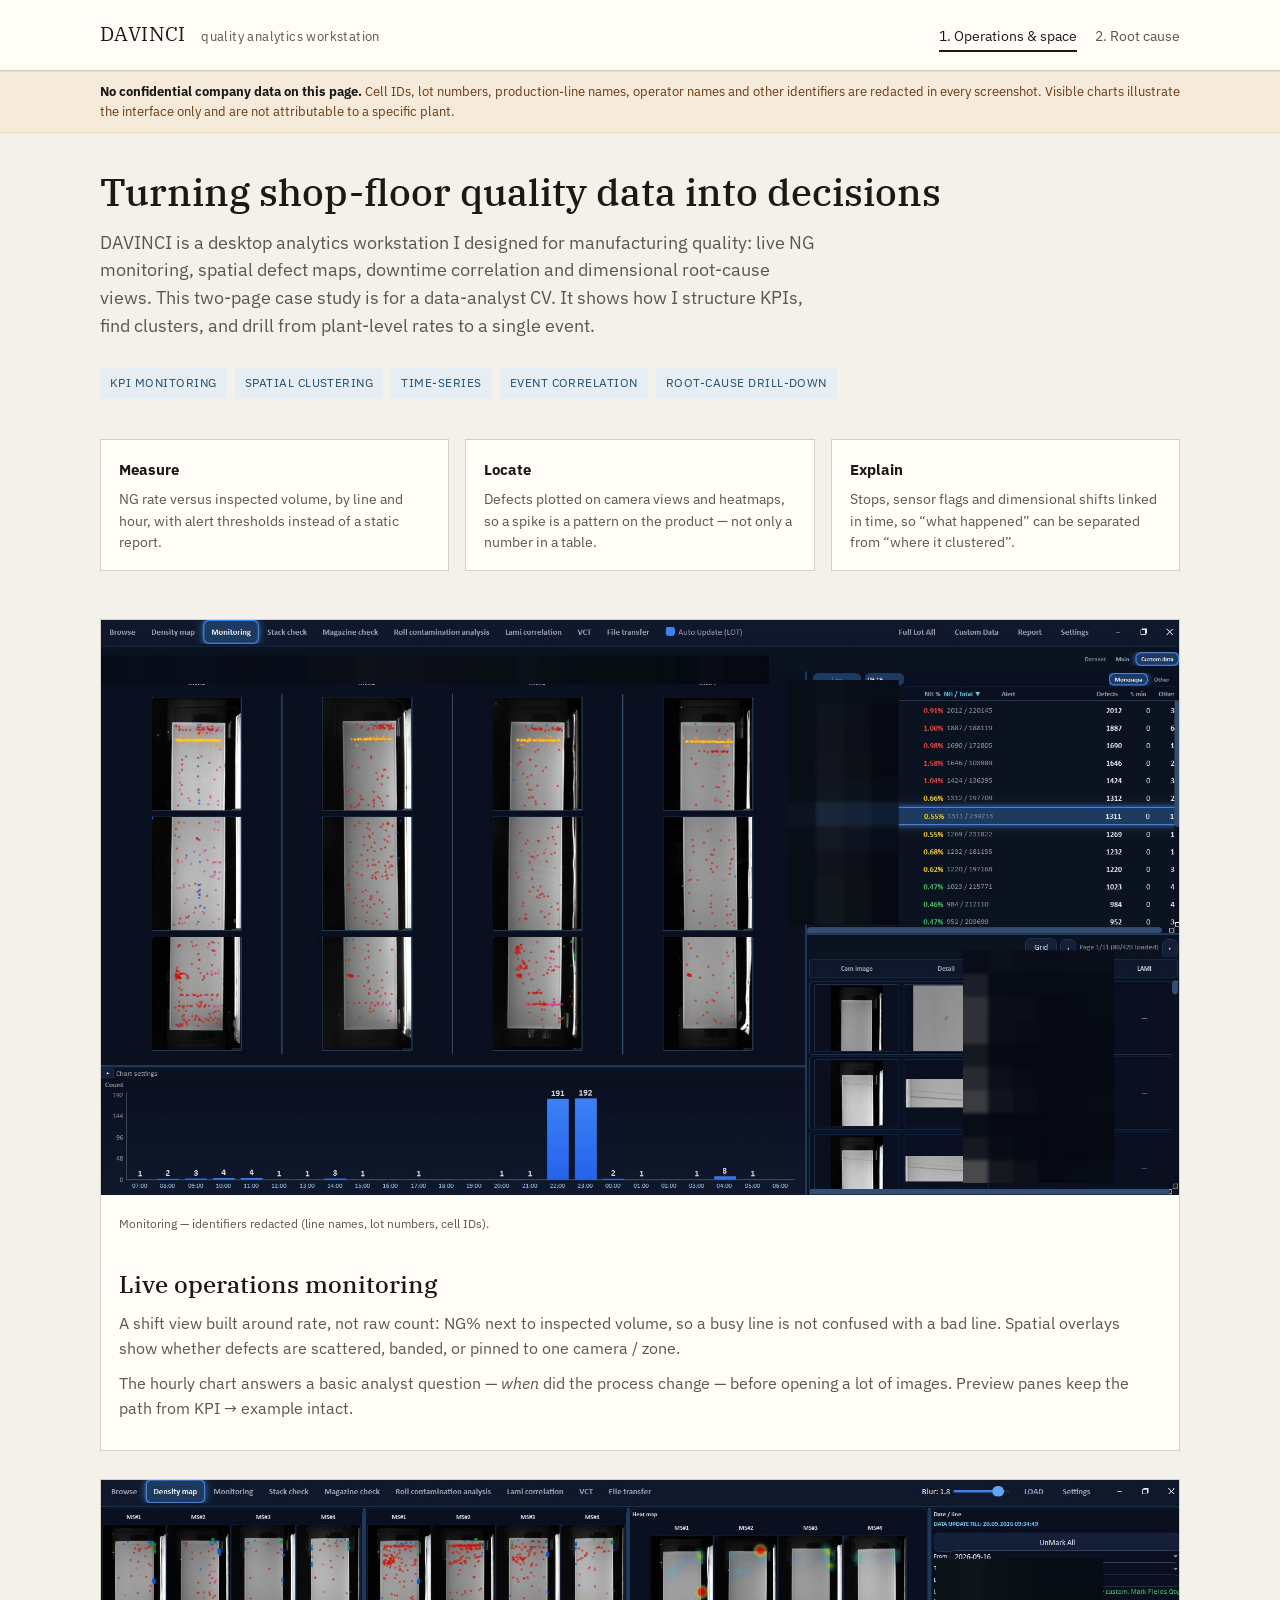
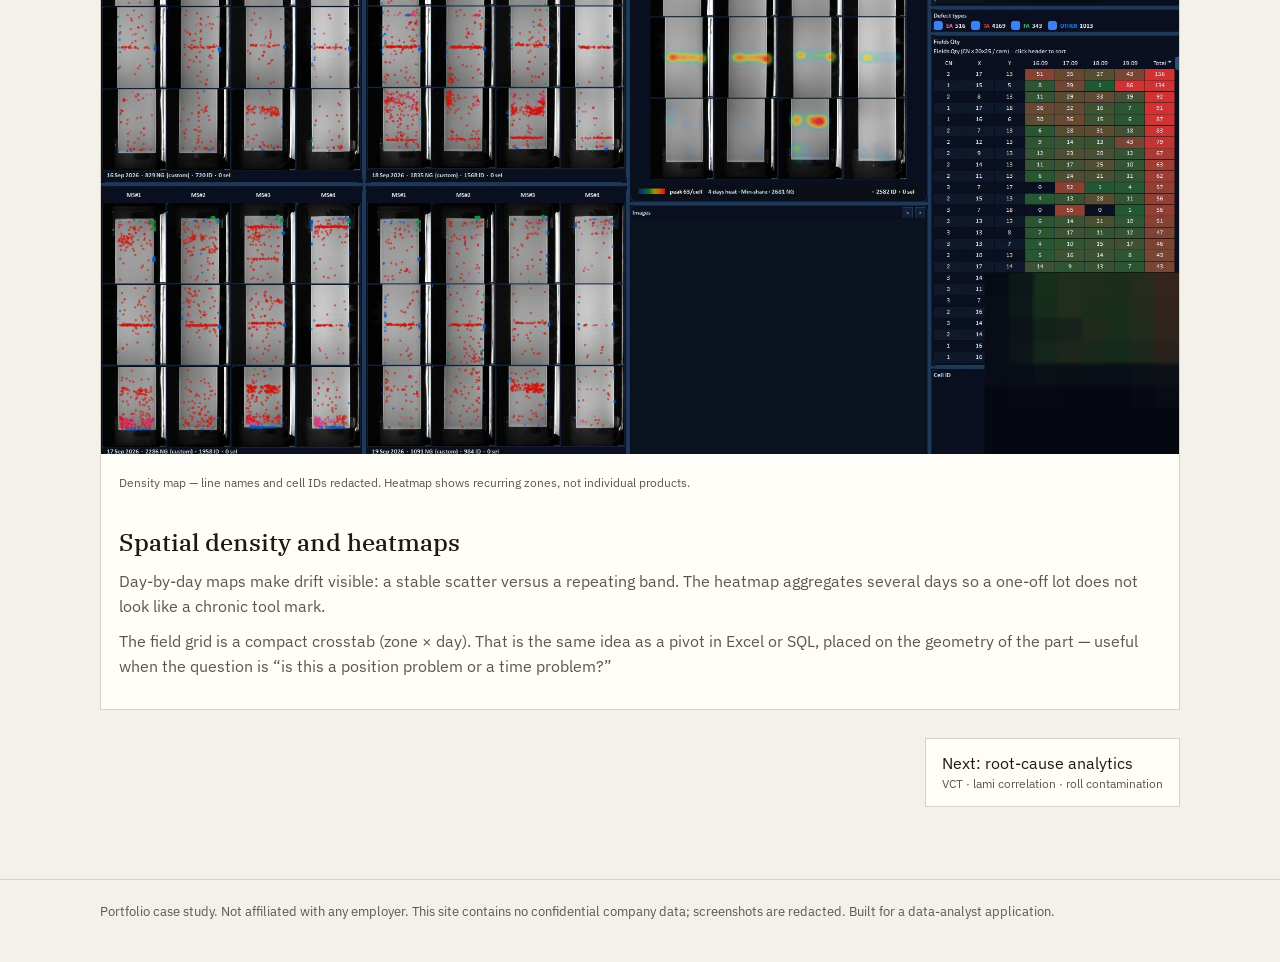
==== index.html @ f6367659 "Add redacted two-page analytics case study for GitHub Pages." ====
<!DOCTYPE html>
<html lang="en">
  <head>
    <meta charset="utf-8" />
    <meta name="viewport" content="width=device-width, initial-scale=1" />
    <title>DAVINCI — operations &amp; spatial quality analytics</title>
    <meta
      name="description"
      content="Portfolio case study of a manufacturing quality analytics workstation. Screenshots are redacted. This page contains no confidential company data."
    />
    <link rel="preconnect" href="https://fonts.googleapis.com" />
    <link rel="preconnect" href="https://fonts.gstatic.com" crossorigin />
    <link
      href="https://fonts.googleapis.com/css2?family=IBM+Plex+Sans:wght@400;500;600&family=IBM+Plex+Serif:wght@500&display=swap"
      rel="stylesheet"
    />
    <link rel="stylesheet" href="styles.css" />
  </head>
  <body>
    <header>
      <div class="wrap top">
        <div class="brand">DAVINCI <span>quality analytics workstation</span></div>
        <nav>
          <a href="index.html" aria-current="page">1. Operations &amp; space</a>
          <a href="analytics.html">2. Root cause</a>
        </nav>
      </div>
    </header>

    <div class="notice">
      <div class="wrap">
        <strong>No confidential company data on this page.</strong>
        Cell IDs, lot numbers, production-line names, operator names and other
        identifiers are redacted in every screenshot. Visible charts illustrate
        the interface only and are not attributable to a specific plant.
      </div>
    </div>

    <main class="wrap">
      <h1>Turning shop-floor quality data into decisions</h1>
      <p class="lead">
        DAVINCI is a desktop analytics workstation I designed for manufacturing
        quality: live NG monitoring, spatial defect maps, downtime correlation
        and dimensional root-cause views. This two-page case study is for a
        data-analyst CV. It shows how I structure KPIs, find clusters, and
        drill from plant-level rates to a single event.
      </p>
      <div class="tags">
        <ul>
          <li>KPI monitoring</li>
          <li>Spatial clustering</li>
          <li>Time-series</li>
          <li>Event correlation</li>
          <li>Root-cause drill-down</li>
        </ul>
      </div>

      <section class="grid-3">
        <article class="card">
          <h2>Measure</h2>
          <p>
            NG rate versus inspected volume, by line and hour, with alert
            thresholds instead of a static report.
          </p>
        </article>
        <article class="card">
          <h2>Locate</h2>
          <p>
            Defects plotted on camera views and heatmaps, so a spike is a
            pattern on the product — not only a number in a table.
          </p>
        </article>
        <article class="card">
          <h2>Explain</h2>
          <p>
            Stops, sensor flags and dimensional shifts linked in time, so
            “what happened” can be separated from “where it clustered”.
          </p>
        </article>
      </section>

      <article class="feature">
        <img
          src="assets/git3.jpg"
          alt="Live monitoring dashboard with spatial defect maps, NG-rate table and hourly volume chart. Line names and cell IDs redacted."
          width="1907"
          height="1018"
        />
        <p class="caption">
          Monitoring — identifiers redacted (line names, lot numbers, cell IDs).
        </p>
        <div class="copy">
          <h2>Live operations monitoring</h2>
          <p>
            A shift view built around rate, not raw count: NG% next to inspected
            volume, so a busy line is not confused with a bad line. Spatial
            overlays show whether defects are scattered, banded, or pinned to
            one camera / zone.
          </p>
          <p>
            The hourly chart answers a basic analyst question — <em>when</em>
            did the process change — before opening a lot of images. Preview
            panes keep the path from KPI → example intact.
          </p>
        </div>
      </article>

      <article class="feature">
        <img
          src="assets/git4.jpg"
          alt="Density map comparing four production days with a heatmap of recurring defect zones and a field-count matrix. Line and cell IDs redacted."
          width="1907"
          height="1014"
        />
        <p class="caption">
          Density map — line names and cell IDs redacted. Heatmap shows
          recurring zones, not individual products.
        </p>
        <div class="copy">
          <h2>Spatial density and heatmaps</h2>
          <p>
            Day-by-day maps make drift visible: a stable scatter versus a
            repeating band. The heatmap aggregates several days so a one-off
            lot does not look like a chronic tool mark.
          </p>
          <p>
            The field grid is a compact crosstab (zone × day). That is the same
            idea as a pivot in Excel or SQL, placed on the geometry of the
            part — useful when the question is “is this a position problem or
            a time problem?”
          </p>
        </div>
      </article>

      <div class="pager">
        <span></span>
        <a href="analytics.html">
          Next: root-cause analytics
          <small>VCT · lami correlation · roll contamination</small>
        </a>
      </div>
    </main>

    <footer>
      <div class="wrap">
        Portfolio case study. Not affiliated with any employer. This site
        contains no confidential company data; screenshots are redacted.
        Built for a data-analyst application.
      </div>
    </footer>
  </body>
</html>
---- styles.css ----
:root {
  --bg: #f4f1ea;
  --paper: #fffdf8;
  --ink: #1c1915;
  --muted: #5c564c;
  --line: #d8d0c4;
  --accent: #1f4d6e;
  --accent-soft: #e7eef3;
  --warn: #6b3a12;
  --warn-bg: #f6eadb;
  --max: 1080px;
}

* {
  box-sizing: border-box;
}

html,
body {
  margin: 0;
  padding: 0;
}

body {
  font-family: "IBM Plex Sans", "Segoe UI", sans-serif;
  color: var(--ink);
  background: var(--bg);
  line-height: 1.55;
}

a {
  color: var(--accent);
}

.wrap {
  width: min(var(--max), calc(100% - 40px));
  margin: 0 auto;
}

header {
  border-bottom: 1px solid var(--line);
  background: var(--paper);
}

.top {
  display: flex;
  justify-content: space-between;
  align-items: baseline;
  gap: 24px;
  padding: 18px 0;
}

.brand {
  font-family: "IBM Plex Serif", Georgia, serif;
  font-size: 20px;
  letter-spacing: 0.02em;
}

.brand span {
  color: var(--muted);
  font-size: 13px;
  margin-left: 10px;
  font-family: "IBM Plex Sans", sans-serif;
}

nav {
  display: flex;
  gap: 18px;
  font-size: 14px;
}

nav a {
  text-decoration: none;
  color: var(--muted);
}

nav a[aria-current="page"] {
  color: var(--ink);
  border-bottom: 2px solid var(--ink);
  padding-bottom: 2px;
}

.notice {
  background: var(--warn-bg);
  color: var(--warn);
  border-top: 1px solid #ead7bc;
  border-bottom: 1px solid #ead7bc;
  font-size: 13px;
  padding: 10px 0;
}

.notice strong {
  color: var(--ink);
}

main {
  padding: 36px 0 72px;
}

h1 {
  font-family: "IBM Plex Serif", Georgia, serif;
  font-size: 38px;
  font-weight: 500;
  line-height: 1.2;
  margin: 0 0 14px;
}

.lead {
  font-size: 18px;
  color: var(--muted);
  max-width: 720px;
  margin: 0 0 28px;
}

.tags {
  display: flex;
  flex-wrap: wrap;
  gap: 8px;
  margin: 0 0 40px;
}

.tags li {
  list-style: none;
  font-size: 12px;
  letter-spacing: 0.04em;
  text-transform: uppercase;
  background: var(--accent-soft);
  color: var(--accent);
  padding: 6px 10px;
}

.tags ul {
  display: contents;
  margin: 0;
  padding: 0;
}

.grid-3 {
  display: grid;
  grid-template-columns: repeat(3, 1fr);
  gap: 16px;
  margin-bottom: 48px;
}

.card {
  background: var(--paper);
  border: 1px solid var(--line);
  padding: 18px 18px 16px;
}

.card h2 {
  font-size: 15px;
  margin: 0 0 8px;
}

.card p {
  margin: 0;
  font-size: 14px;
  color: var(--muted);
}

.feature {
  background: var(--paper);
  border: 1px solid var(--line);
  margin-bottom: 28px;
}

.feature img {
  display: block;
  width: 100%;
  height: auto;
  background: #0b1220;
}

.caption {
  font-size: 12px;
  color: var(--muted);
  padding: 8px 18px 0;
}

.copy {
  padding: 8px 18px 20px;
}

.copy h2 {
  font-family: "IBM Plex Serif", Georgia, serif;
  font-size: 24px;
  font-weight: 500;
  margin: 12px 0 8px;
}

.copy p {
  margin: 0 0 10px;
  color: var(--muted);
}

.pager {
  display: flex;
  justify-content: space-between;
  gap: 16px;
  margin-top: 12px;
}

.pager a {
  text-decoration: none;
  border: 1px solid var(--line);
  background: var(--paper);
  padding: 12px 16px;
  color: var(--ink);
}

.pager small {
  display: block;
  color: var(--muted);
  font-size: 12px;
}

footer {
  border-top: 1px solid var(--line);
  padding: 22px 0 40px;
  font-size: 13px;
  color: var(--muted);
}

@media (max-width: 800px) {
  .top,
  .grid-3,
  .pager {
    display: block;
  }

  h1 {
    font-size: 30px;
  }

  .brand span,
  nav {
    display: block;
    margin-top: 8px;
  }

  .pager a {
    display: block;
    margin-bottom: 10px;
  }
}
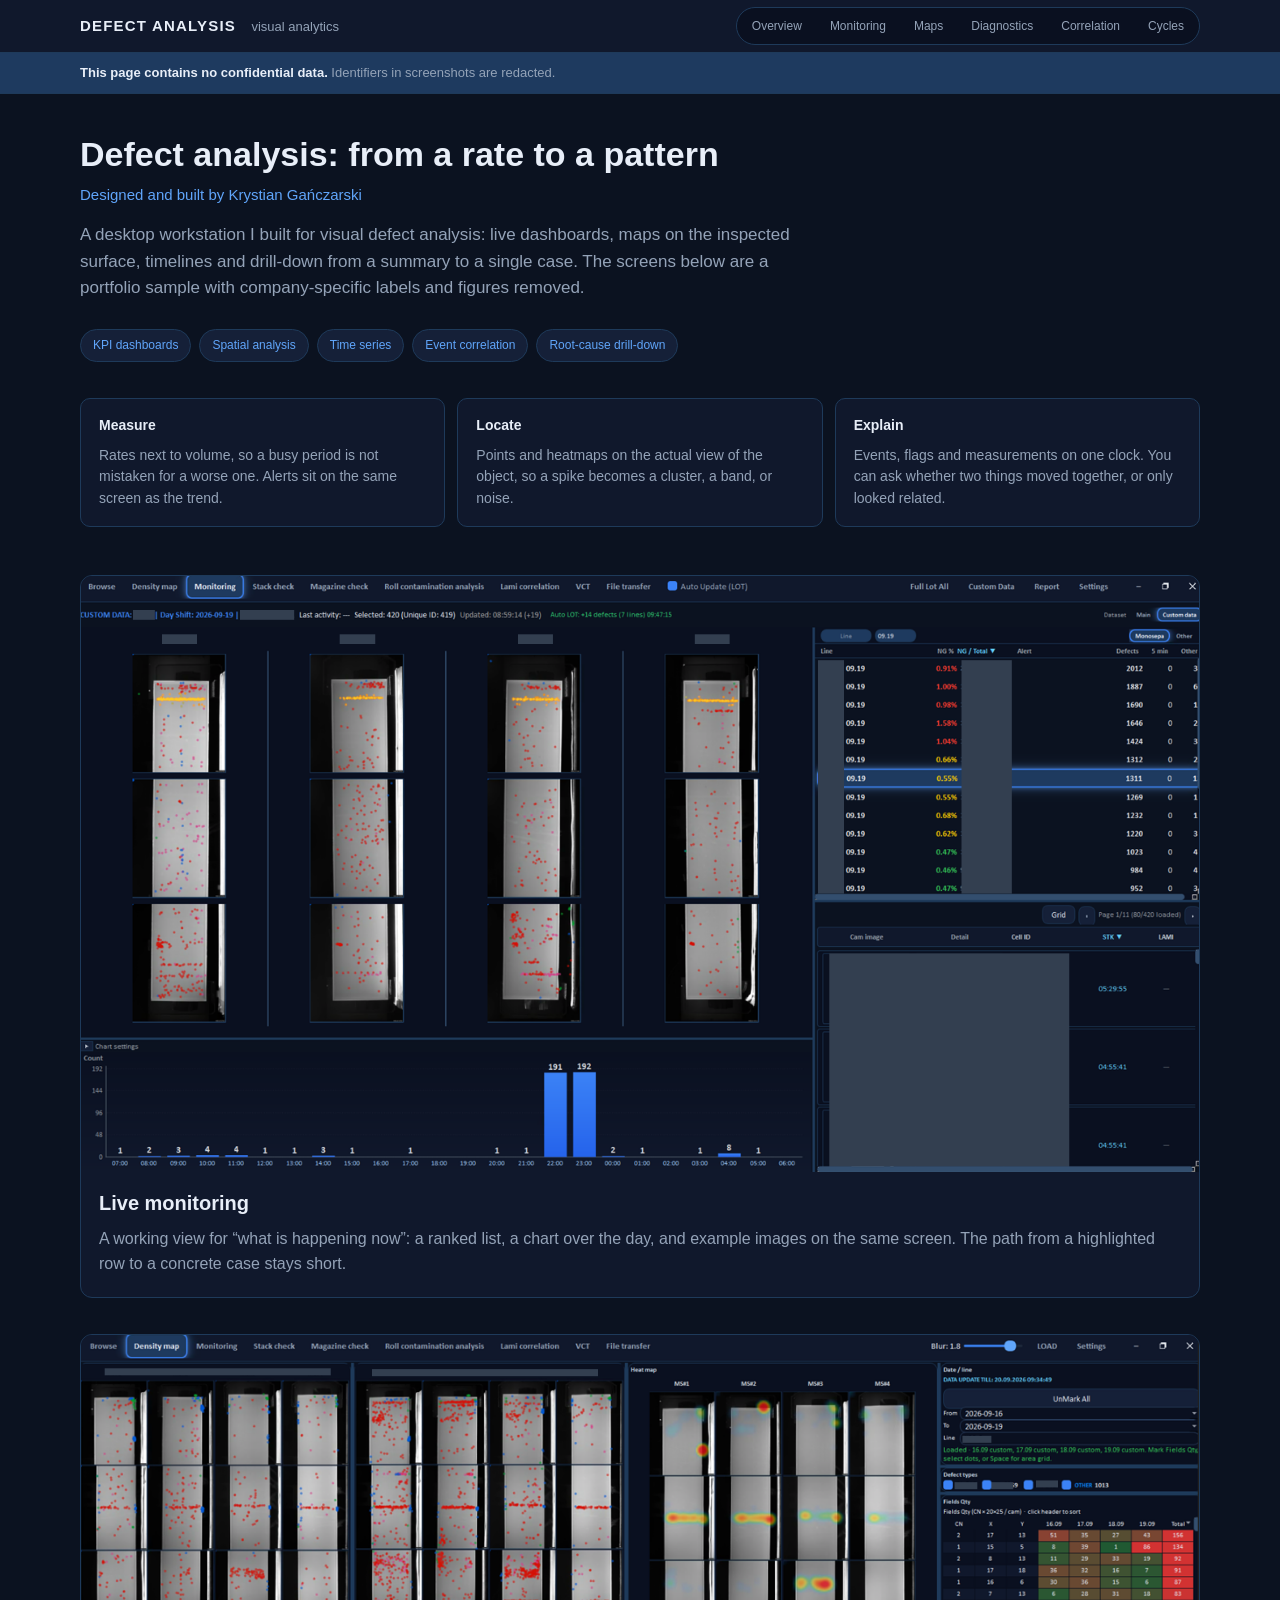
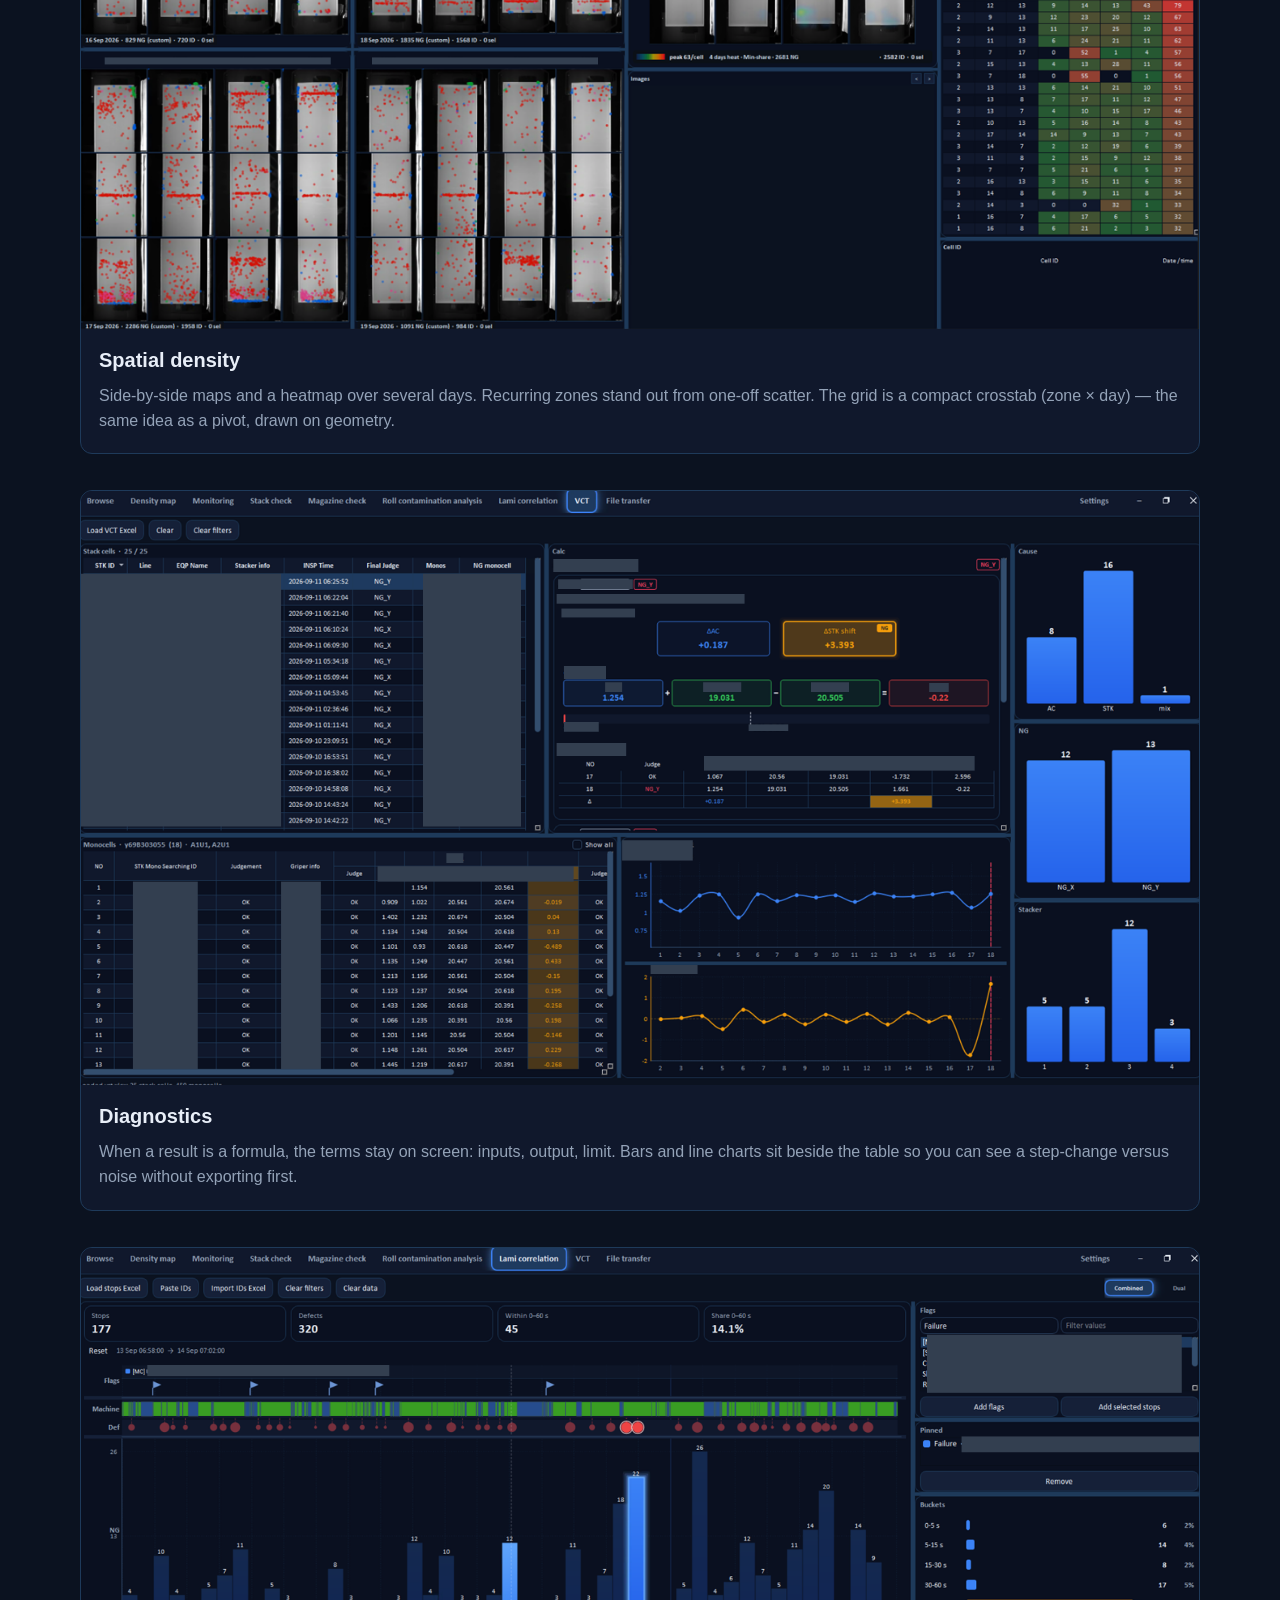
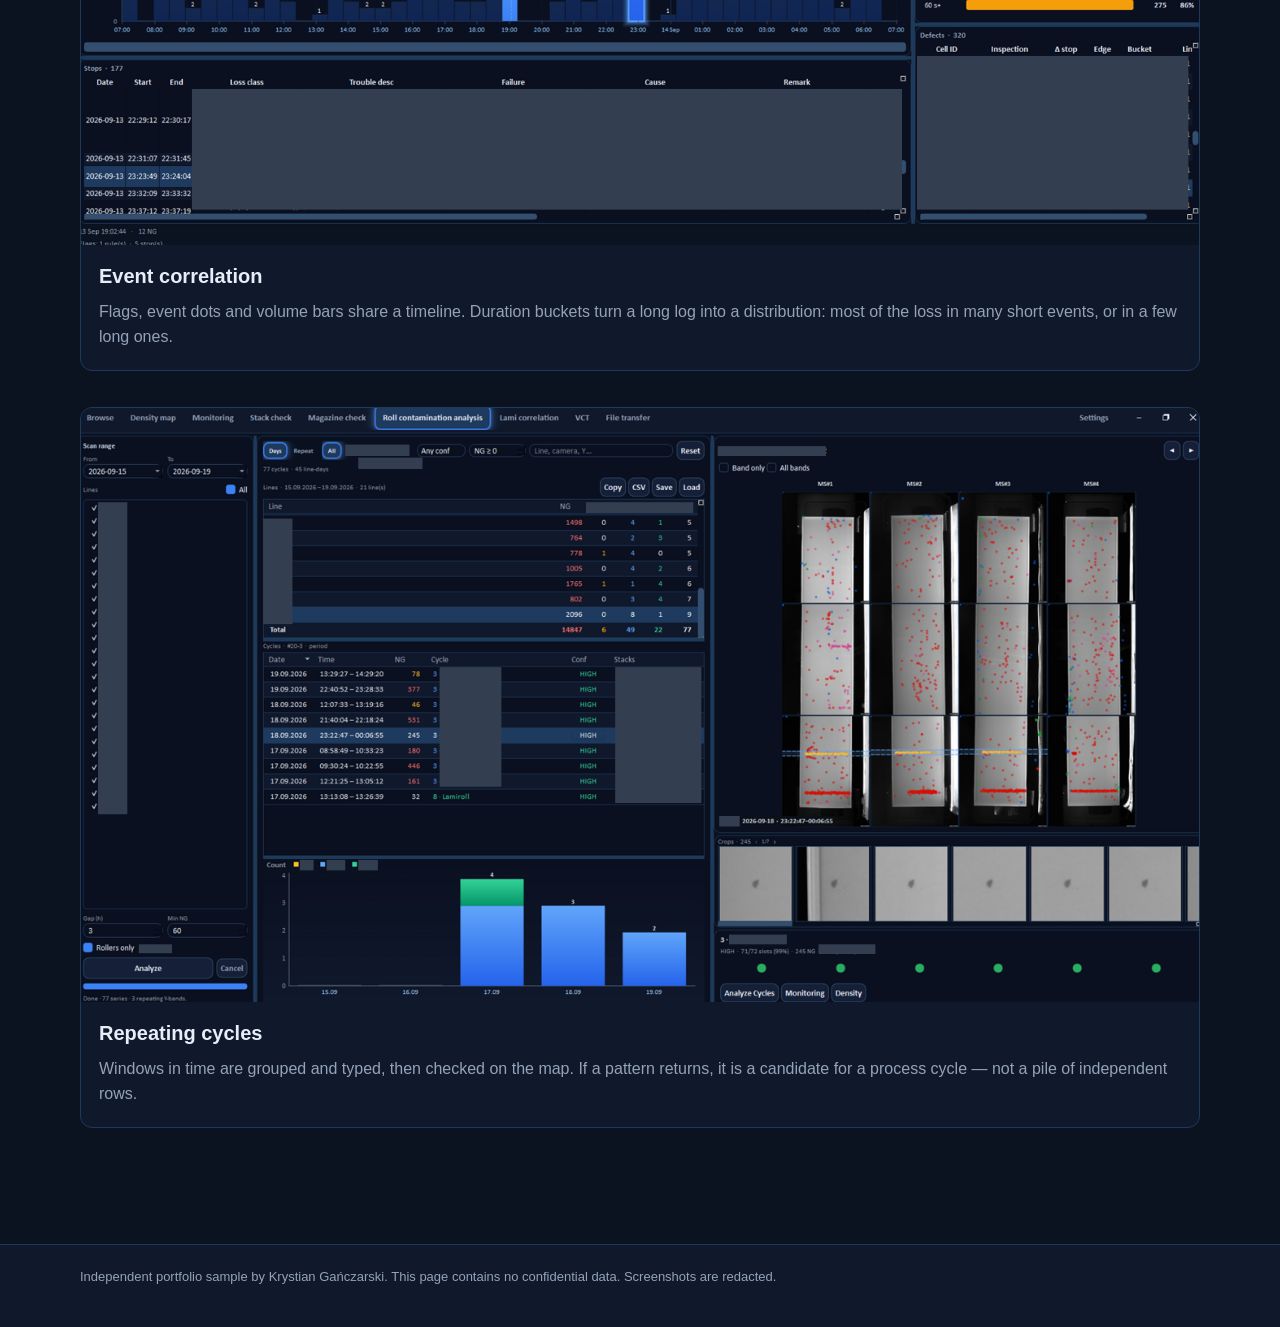
==== commit 61174e4b: "Publish Defect Analysis portfolio with author-redacted screenshots." ====
--- a/index.html
+++ b/index.html
@@ -3,149 +3,168 @@
   <head>
     <meta charset="utf-8" />
     <meta name="viewport" content="width=device-width, initial-scale=1" />
-    <title>DAVINCI — operations &amp; spatial quality analytics</title>
+    <title>Defect Analysis — visual analytics</title>
     <meta
       name="description"
-      content="Portfolio case study of a manufacturing quality analytics workstation. Screenshots are redacted. This page contains no confidential company data."
-    />
-    <link rel="preconnect" href="https://fonts.googleapis.com" />
-    <link rel="preconnect" href="https://fonts.gstatic.com" crossorigin />
-    <link
-      href="https://fonts.googleapis.com/css2?family=IBM+Plex+Sans:wght@400;500;600&family=IBM+Plex+Serif:wght@500&display=swap"
-      rel="stylesheet"
+      content="Defect analysis workstation: live KPIs, spatial maps, time series and drill-down. Screenshots are redacted. No confidential data."
     />
     <link rel="stylesheet" href="styles.css" />
   </head>
   <body>
-    <header>
+    <header class="chrome">
       <div class="wrap top">
-        <div class="brand">DAVINCI <span>quality analytics workstation</span></div>
-        <nav>
-          <a href="index.html" aria-current="page">1. Operations &amp; space</a>
-          <a href="analytics.html">2. Root cause</a>
+        <div class="brand">Defect Analysis <span>visual analytics</span></div>
+        <nav class="tabs" aria-label="On this page">
+          <a href="#overview">Overview</a>
+          <a href="#monitoring">Monitoring</a>
+          <a href="#density">Maps</a>
+          <a href="#diagnostics">Diagnostics</a>
+          <a href="#correlation">Correlation</a>
+          <a href="#cycles">Cycles</a>
         </nav>
       </div>
     </header>
 
     <div class="notice">
       <div class="wrap">
-        <strong>No confidential company data on this page.</strong>
-        Cell IDs, lot numbers, production-line names, operator names and other
-        identifiers are redacted in every screenshot. Visible charts illustrate
-        the interface only and are not attributable to a specific plant.
+        <strong>This page contains no confidential data.</strong>
+        Identifiers in screenshots are redacted.
       </div>
     </div>
 
     <main class="wrap">
-      <h1>Turning shop-floor quality data into decisions</h1>
-      <p class="lead">
-        DAVINCI is a desktop analytics workstation I designed for manufacturing
-        quality: live NG monitoring, spatial defect maps, downtime correlation
-        and dimensional root-cause views. This two-page case study is for a
-        data-analyst CV. It shows how I structure KPIs, find clusters, and
-        drill from plant-level rates to a single event.
-      </p>
-      <div class="tags">
-        <ul>
-          <li>KPI monitoring</li>
-          <li>Spatial clustering</li>
-          <li>Time-series</li>
+      <section class="hero" id="overview">
+        <h1>Defect analysis: from a rate to a pattern</h1>
+        <p class="byline">Designed and built by Krystian Gańczarski</p>
+        <p class="lead">
+          A desktop workstation I built for visual defect analysis: live
+          dashboards, maps on the inspected surface, timelines and drill-down
+          from a summary to a single case. The screens below are a portfolio
+          sample with company-specific labels and figures removed.
+        </p>
+        <ul class="tags">
+          <li>KPI dashboards</li>
+          <li>Spatial analysis</li>
+          <li>Time series</li>
           <li>Event correlation</li>
           <li>Root-cause drill-down</li>
         </ul>
-      </div>
+      </section>
 
       <section class="grid-3">
         <article class="card">
           <h2>Measure</h2>
           <p>
-            NG rate versus inspected volume, by line and hour, with alert
-            thresholds instead of a static report.
+            Rates next to volume, so a busy period is not mistaken for a worse
+            one. Alerts sit on the same screen as the trend.
           </p>
         </article>
         <article class="card">
           <h2>Locate</h2>
           <p>
-            Defects plotted on camera views and heatmaps, so a spike is a
-            pattern on the product — not only a number in a table.
+            Points and heatmaps on the actual view of the object, so a spike
+            becomes a cluster, a band, or noise.
           </p>
         </article>
         <article class="card">
           <h2>Explain</h2>
           <p>
-            Stops, sensor flags and dimensional shifts linked in time, so
-            “what happened” can be separated from “where it clustered”.
+            Events, flags and measurements on one clock. You can ask whether
+            two things moved together, or only looked related.
           </p>
         </article>
       </section>
 
-      <article class="feature">
+      <article class="feature" id="monitoring">
         <img
-          src="assets/git3.jpg"
-          alt="Live monitoring dashboard with spatial defect maps, NG-rate table and hourly volume chart. Line names and cell IDs redacted."
+          src="assets/red3.png"
+          alt="Monitoring dashboard with spatial overlays and a time chart. Identifiers redacted."
           width="1907"
           height="1018"
         />
-        <p class="caption">
-          Monitoring — identifiers redacted (line names, lot numbers, cell IDs).
-        </p>
         <div class="copy">
-          <h2>Live operations monitoring</h2>
+          <h2>Live monitoring</h2>
           <p>
-            A shift view built around rate, not raw count: NG% next to inspected
-            volume, so a busy line is not confused with a bad line. Spatial
-            overlays show whether defects are scattered, banded, or pinned to
-            one camera / zone.
-          </p>
-          <p>
-            The hourly chart answers a basic analyst question — <em>when</em>
-            did the process change — before opening a lot of images. Preview
-            panes keep the path from KPI → example intact.
+            A working view for “what is happening now”: a ranked list, a chart
+            over the day, and example images on the same screen. The path from
+            a highlighted row to a concrete case stays short.
           </p>
         </div>
       </article>
 
-      <article class="feature">
+      <article class="feature" id="density">
         <img
-          src="assets/git4.jpg"
-          alt="Density map comparing four production days with a heatmap of recurring defect zones and a field-count matrix. Line and cell IDs redacted."
+          src="assets/red4.png"
+          alt="Spatial density maps and a heatmap across several days. Identifiers redacted."
           width="1907"
           height="1014"
         />
-        <p class="caption">
-          Density map — line names and cell IDs redacted. Heatmap shows
-          recurring zones, not individual products.
-        </p>
         <div class="copy">
-          <h2>Spatial density and heatmaps</h2>
+          <h2>Spatial density</h2>
           <p>
-            Day-by-day maps make drift visible: a stable scatter versus a
-            repeating band. The heatmap aggregates several days so a one-off
-            lot does not look like a chronic tool mark.
-          </p>
-          <p>
-            The field grid is a compact crosstab (zone × day). That is the same
-            idea as a pivot in Excel or SQL, placed on the geometry of the
-            part — useful when the question is “is this a position problem or
-            a time problem?”
+            Side-by-side maps and a heatmap over several days. Recurring zones
+            stand out from one-off scatter. The grid is a compact crosstab
+            (zone × day) — the same idea as a pivot, drawn on geometry.
           </p>
         </div>
       </article>
 
-      <div class="pager">
-        <span></span>
-        <a href="analytics.html">
-          Next: root-cause analytics
-          <small>VCT · lami correlation · roll contamination</small>
-        </a>
-      </div>
+      <article class="feature" id="diagnostics">
+        <img
+          src="assets/red2.png"
+          alt="Diagnostic view with a calculation panel, cause bars and time-series charts. Identifiers redacted."
+          width="1907"
+          height="1016"
+        />
+        <div class="copy">
+          <h2>Diagnostics</h2>
+          <p>
+            When a result is a formula, the terms stay on screen: inputs,
+            output, limit. Bars and line charts sit beside the table so you can
+            see a step-change versus noise without exporting first.
+          </p>
+        </div>
+      </article>
+
+      <article class="feature" id="correlation">
+        <img
+          src="assets/red1.png"
+          alt="Timeline correlating flags, events and hourly volume. Identifiers redacted."
+          width="1912"
+          height="1018"
+        />
+        <div class="copy">
+          <h2>Event correlation</h2>
+          <p>
+            Flags, event dots and volume bars share a timeline. Duration
+            buckets turn a long log into a distribution: most of the loss in
+            many short events, or in a few long ones.
+          </p>
+        </div>
+      </article>
+
+      <article class="feature" id="cycles">
+        <img
+          src="assets/red5.png"
+          alt="Cycle analysis with a table, daily bars and spatial confirmation. Identifiers redacted."
+          width="1905"
+          height="1015"
+        />
+        <div class="copy">
+          <h2>Repeating cycles</h2>
+          <p>
+            Windows in time are grouped and typed, then checked on the map. If
+            a pattern returns, it is a candidate for a process cycle — not a
+            pile of independent rows.
+          </p>
+        </div>
+      </article>
     </main>
 
     <footer>
       <div class="wrap">
-        Portfolio case study. Not affiliated with any employer. This site
-        contains no confidential company data; screenshots are redacted.
-        Built for a data-analyst application.
+        Independent portfolio sample by Krystian Gańczarski.
+        This page contains no confidential data. Screenshots are redacted.
       </div>
     </footer>
   </body>
--- a/styles.css
+++ b/styles.css
@@ -1,18 +1,27 @@
 :root {
-  --bg: #f4f1ea;
-  --paper: #fffdf8;
-  --ink: #1c1915;
-  --muted: #5c564c;
-  --line: #d8d0c4;
-  --accent: #1f4d6e;
-  --accent-soft: #e7eef3;
-  --warn: #6b3a12;
-  --warn-bg: #f6eadb;
-  --max: 1080px;
+  --window: #0b1220;
+  --alt: #10182c;
+  --base: #0a1020;
+  --text: #e8eef8;
+  --muted: #94a3b8;
+  --border: #1e3a5a;
+  --border-strong: #334e6e;
+  --button: #152038;
+  --button-hover: #1d2d4a;
+  --accent: #3b82f6;
+  --accent-hover: #60a5fa;
+  --link: #93c5fd;
+  --highlight: #1e3a5f;
+  --radius: 10px;
+  --max: 1120px;
 }
 
 * {
   box-sizing: border-box;
+}
+
+html {
+  scroll-behavior: smooth;
 }
 
 html,
@@ -22,14 +31,14 @@
 }
 
 body {
-  font-family: "IBM Plex Sans", "Segoe UI", sans-serif;
-  color: var(--ink);
-  background: var(--bg);
+  font-family: "Segoe UI", Calibri, sans-serif;
+  color: var(--text);
+  background: var(--window);
   line-height: 1.55;
 }
 
 a {
-  color: var(--accent);
+  color: var(--link);
 }
 
 .wrap {
@@ -37,78 +46,94 @@
   margin: 0 auto;
 }
 
-header {
-  border-bottom: 1px solid var(--line);
-  background: var(--paper);
+.chrome {
+  position: sticky;
+  top: 0;
+  z-index: 20;
+  background: var(--alt);
+  border-bottom: 1px solid var(--border);
 }
 
 .top {
   display: flex;
   justify-content: space-between;
-  align-items: baseline;
-  gap: 24px;
-  padding: 18px 0;
+  align-items: center;
+  gap: 20px;
+  min-height: 52px;
 }
 
 .brand {
-  font-family: "IBM Plex Serif", Georgia, serif;
-  font-size: 20px;
-  letter-spacing: 0.02em;
+  font-size: 15px;
+  font-weight: 600;
+  letter-spacing: 0.08em;
+  text-transform: uppercase;
 }
 
 .brand span {
-  color: var(--muted);
+  margin-left: 10px;
+  color: var(--muted);
+  font-weight: 400;
+  letter-spacing: 0;
+  text-transform: none;
   font-size: 13px;
-  margin-left: 10px;
-  font-family: "IBM Plex Sans", sans-serif;
-}
-
-nav {
+}
+
+.tabs {
   display: flex;
-  gap: 18px;
-  font-size: 14px;
-}
-
-nav a {
+  gap: 4px;
+  background: var(--base);
+  border: 1px solid var(--border);
+  border-radius: 999px;
+  padding: 3px;
+}
+
+.tabs a {
+  color: var(--muted);
   text-decoration: none;
-  color: var(--muted);
-}
-
-nav a[aria-current="page"] {
-  color: var(--ink);
-  border-bottom: 2px solid var(--ink);
-  padding-bottom: 2px;
+  font-size: 12px;
+  padding: 6px 12px;
+  border-radius: 999px;
+}
+
+.tabs a:hover,
+.tabs a:focus {
+  color: var(--text);
+  background: var(--button-hover);
 }
 
 .notice {
-  background: var(--warn-bg);
-  color: var(--warn);
-  border-top: 1px solid #ead7bc;
-  border-bottom: 1px solid #ead7bc;
+  background: var(--highlight);
+  border-bottom: 1px solid var(--border);
+  color: var(--muted);
   font-size: 13px;
   padding: 10px 0;
 }
 
 .notice strong {
-  color: var(--ink);
+  color: var(--text);
 }
 
 main {
-  padding: 36px 0 72px;
-}
-
-h1 {
-  font-family: "IBM Plex Serif", Georgia, serif;
-  font-size: 38px;
-  font-weight: 500;
+  padding: 40px 0 80px;
+}
+
+.hero h1 {
+  font-size: 34px;
+  font-weight: 600;
   line-height: 1.2;
-  margin: 0 0 14px;
+  margin: 0 0 8px;
+}
+
+.byline {
+  margin: 0 0 16px;
+  font-size: 15px;
+  color: var(--accent-hover);
 }
 
 .lead {
-  font-size: 18px;
-  color: var(--muted);
-  max-width: 720px;
+  font-size: 17px;
+  color: var(--muted);
+  max-width: 740px;
   margin: 0 0 28px;
 }
 
@@ -116,40 +141,37 @@
   display: flex;
   flex-wrap: wrap;
   gap: 8px;
-  margin: 0 0 40px;
+  margin: 0 0 36px;
+  padding: 0;
+  list-style: none;
 }
 
 .tags li {
-  list-style: none;
   font-size: 12px;
-  letter-spacing: 0.04em;
-  text-transform: uppercase;
-  background: var(--accent-soft);
-  color: var(--accent);
-  padding: 6px 10px;
-}
-
-.tags ul {
-  display: contents;
-  margin: 0;
-  padding: 0;
+  color: var(--accent-hover);
+  background: var(--button);
+  border: 1px solid var(--border);
+  border-radius: 999px;
+  padding: 6px 12px;
 }
 
 .grid-3 {
   display: grid;
   grid-template-columns: repeat(3, 1fr);
-  gap: 16px;
+  gap: 12px;
   margin-bottom: 48px;
 }
 
 .card {
-  background: var(--paper);
-  border: 1px solid var(--line);
-  padding: 18px 18px 16px;
+  background: var(--alt);
+  border: 1px solid var(--border);
+  border-radius: var(--radius);
+  padding: 16px 18px;
 }
 
 .card h2 {
-  font-size: 15px;
+  font-size: 14px;
+  font-weight: 600;
   margin: 0 0 8px;
 }
 
@@ -160,87 +182,64 @@
 }
 
 .feature {
-  background: var(--paper);
-  border: 1px solid var(--line);
-  margin-bottom: 28px;
+  margin-bottom: 36px;
+  background: var(--alt);
+  border: 1px solid var(--border);
+  border-radius: 12px;
+  overflow: hidden;
 }
 
 .feature img {
   display: block;
   width: 100%;
   height: auto;
-  background: #0b1220;
-}
-
-.caption {
-  font-size: 12px;
-  color: var(--muted);
-  padding: 8px 18px 0;
+  background: var(--base);
 }
 
 .copy {
-  padding: 8px 18px 20px;
+  padding: 16px 18px 20px;
 }
 
 .copy h2 {
-  font-family: "IBM Plex Serif", Georgia, serif;
-  font-size: 24px;
-  font-weight: 500;
-  margin: 12px 0 8px;
+  font-size: 20px;
+  font-weight: 600;
+  margin: 0 0 8px;
 }
 
 .copy p {
-  margin: 0 0 10px;
-  color: var(--muted);
-}
-
-.pager {
-  display: flex;
-  justify-content: space-between;
-  gap: 16px;
-  margin-top: 12px;
-}
-
-.pager a {
-  text-decoration: none;
-  border: 1px solid var(--line);
-  background: var(--paper);
-  padding: 12px 16px;
-  color: var(--ink);
-}
-
-.pager small {
-  display: block;
-  color: var(--muted);
-  font-size: 12px;
+  margin: 0 0 8px;
+  color: var(--muted);
+}
+
+.copy p:last-child {
+  margin-bottom: 0;
 }
 
 footer {
-  border-top: 1px solid var(--line);
+  border-top: 1px solid var(--border);
   padding: 22px 0 40px;
   font-size: 13px;
   color: var(--muted);
-}
-
-@media (max-width: 800px) {
+  background: var(--alt);
+}
+
+@media (max-width: 860px) {
   .top,
-  .grid-3,
-  .pager {
+  .grid-3 {
     display: block;
   }
 
-  h1 {
-    font-size: 30px;
-  }
-
-  .brand span,
-  nav {
-    display: block;
-    margin-top: 8px;
-  }
-
-  .pager a {
-    display: block;
+  .tabs {
+    flex-wrap: wrap;
+    border-radius: 12px;
+    margin: 8px 0 10px;
+  }
+
+  .hero h1 {
+    font-size: 26px;
+  }
+
+  .card {
     margin-bottom: 10px;
   }
 }
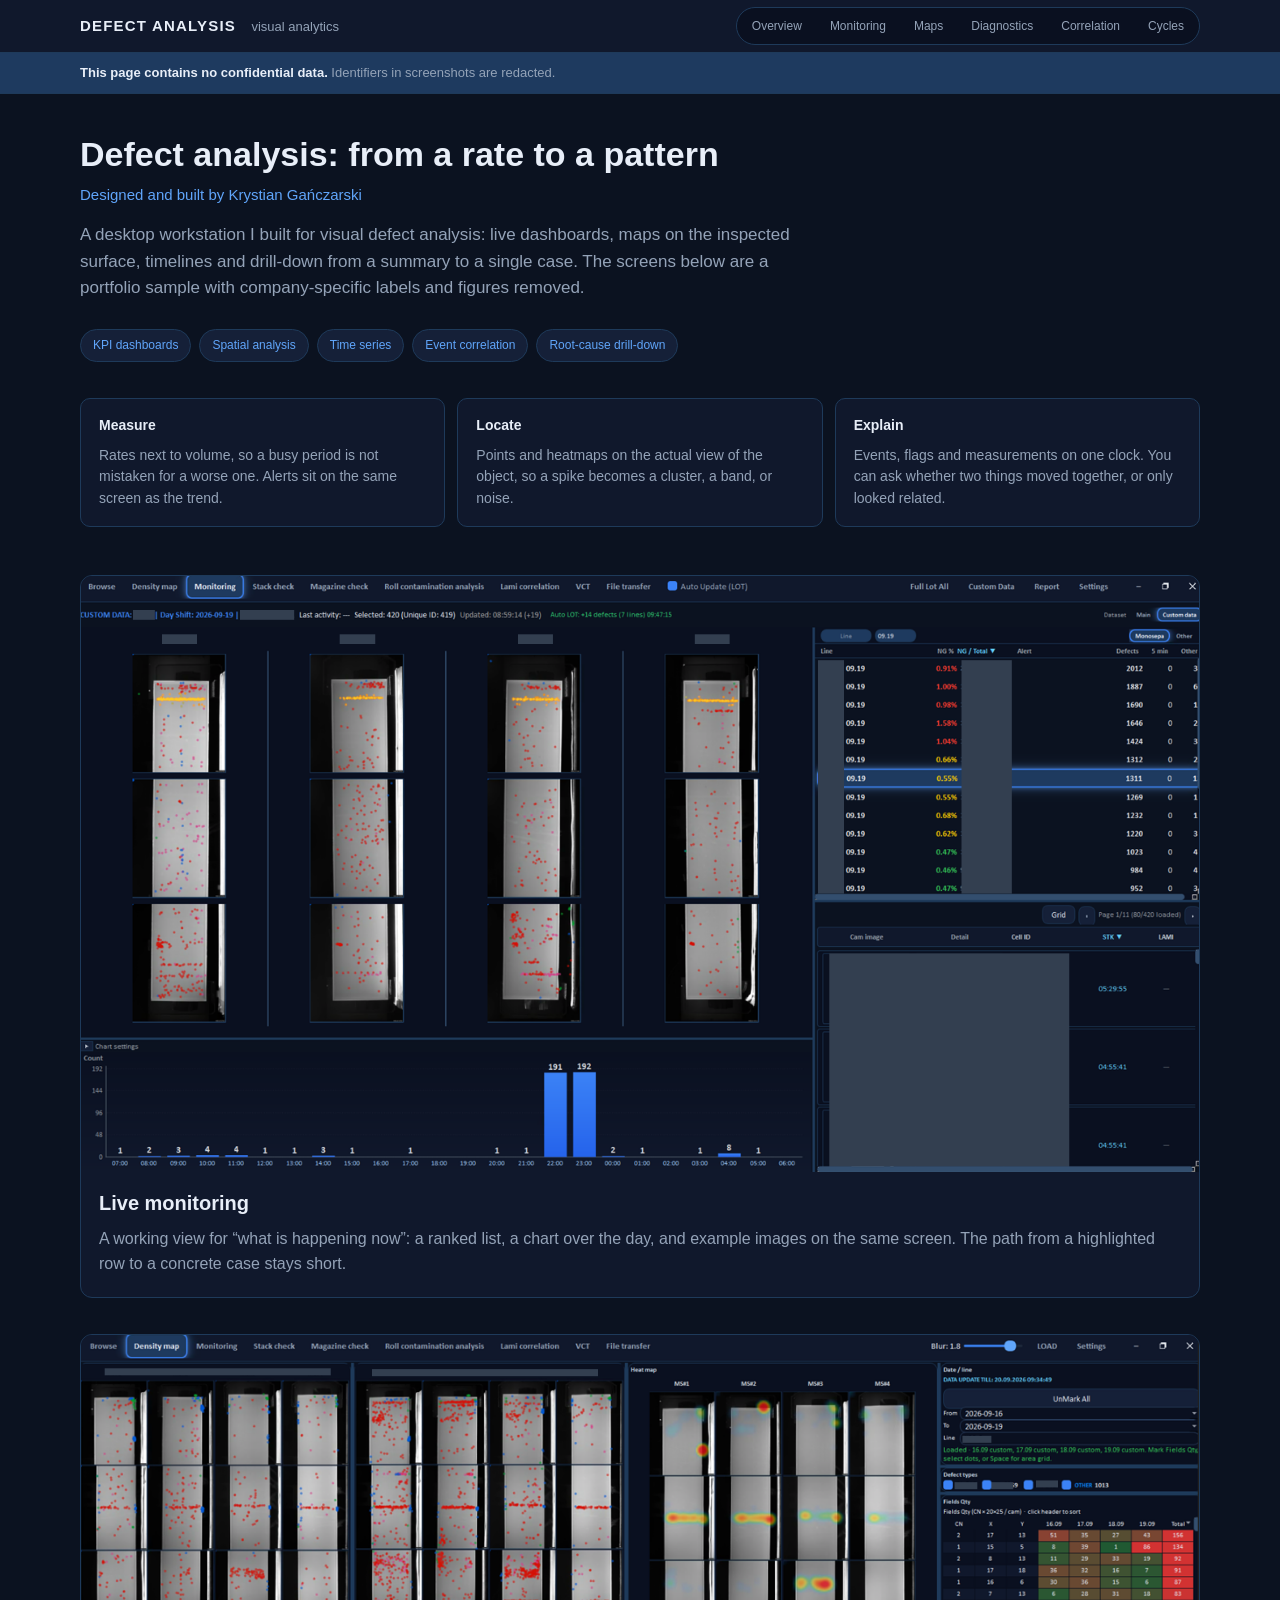
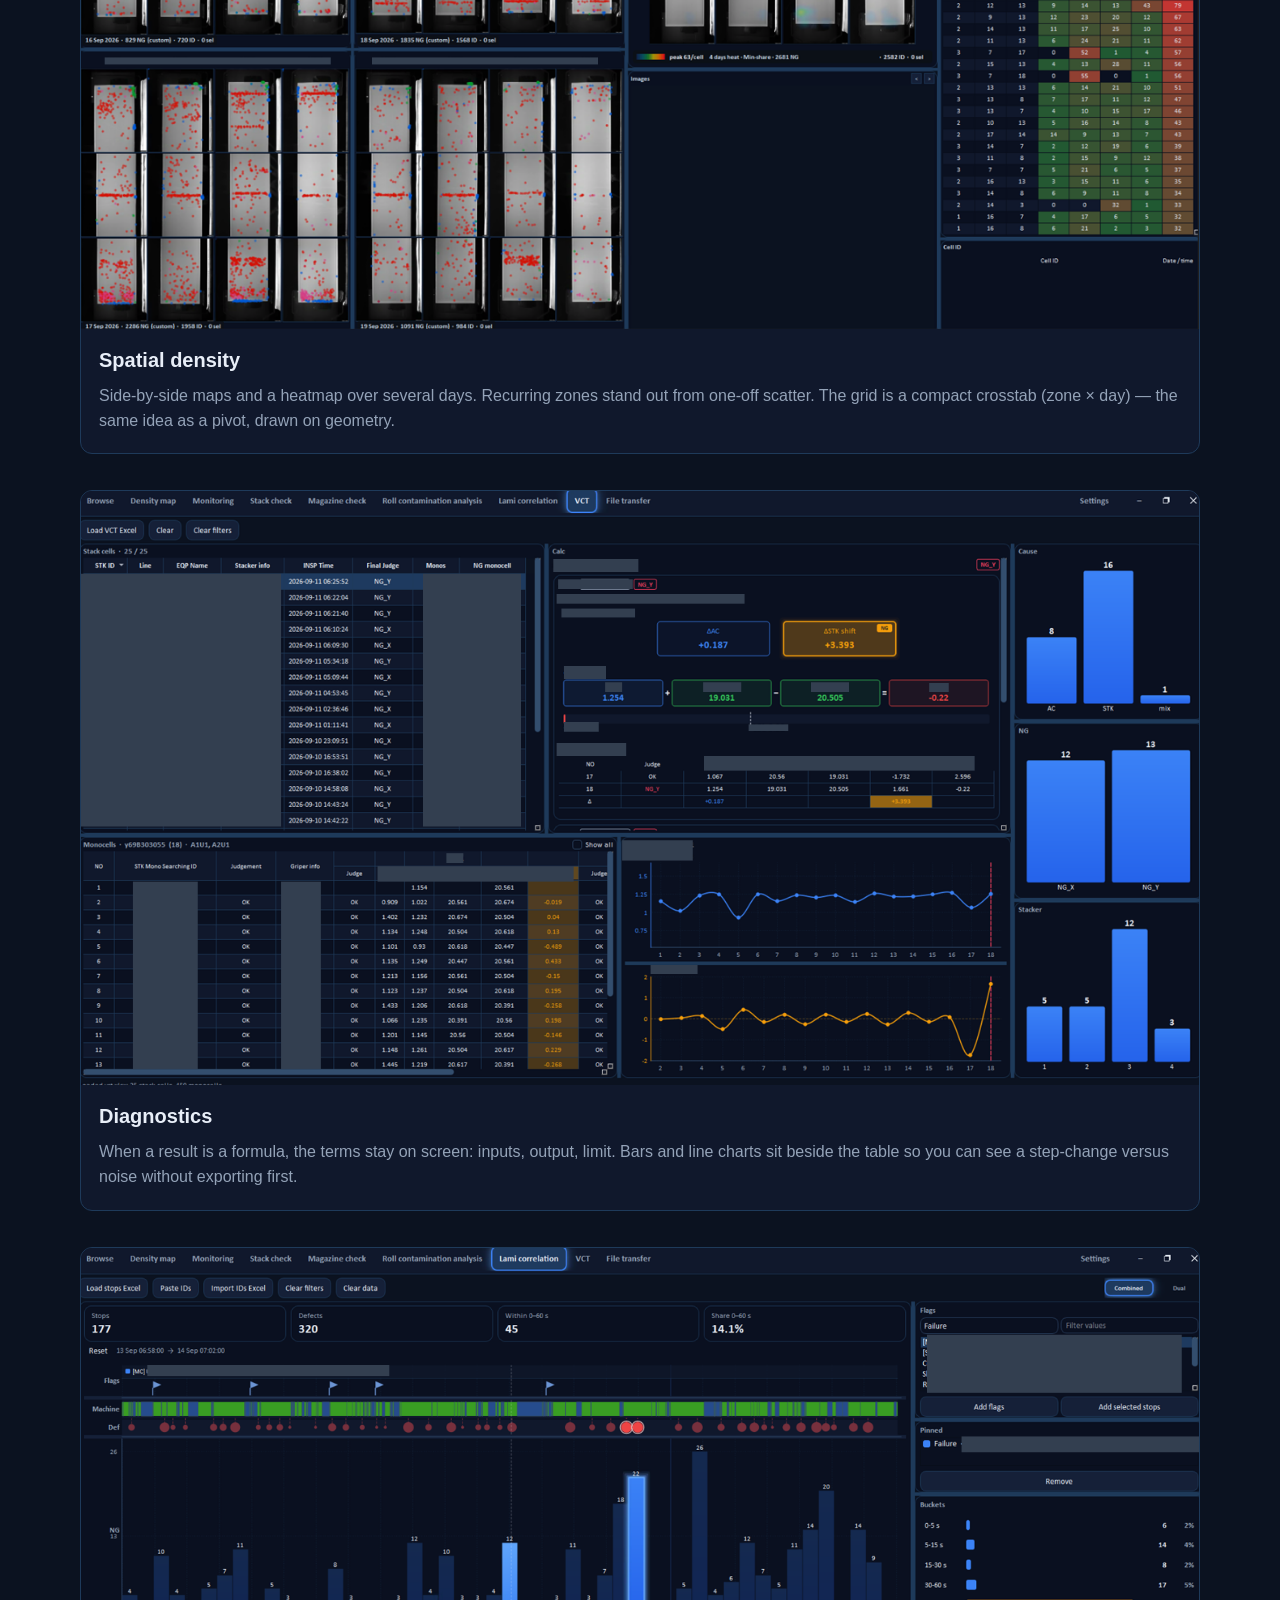
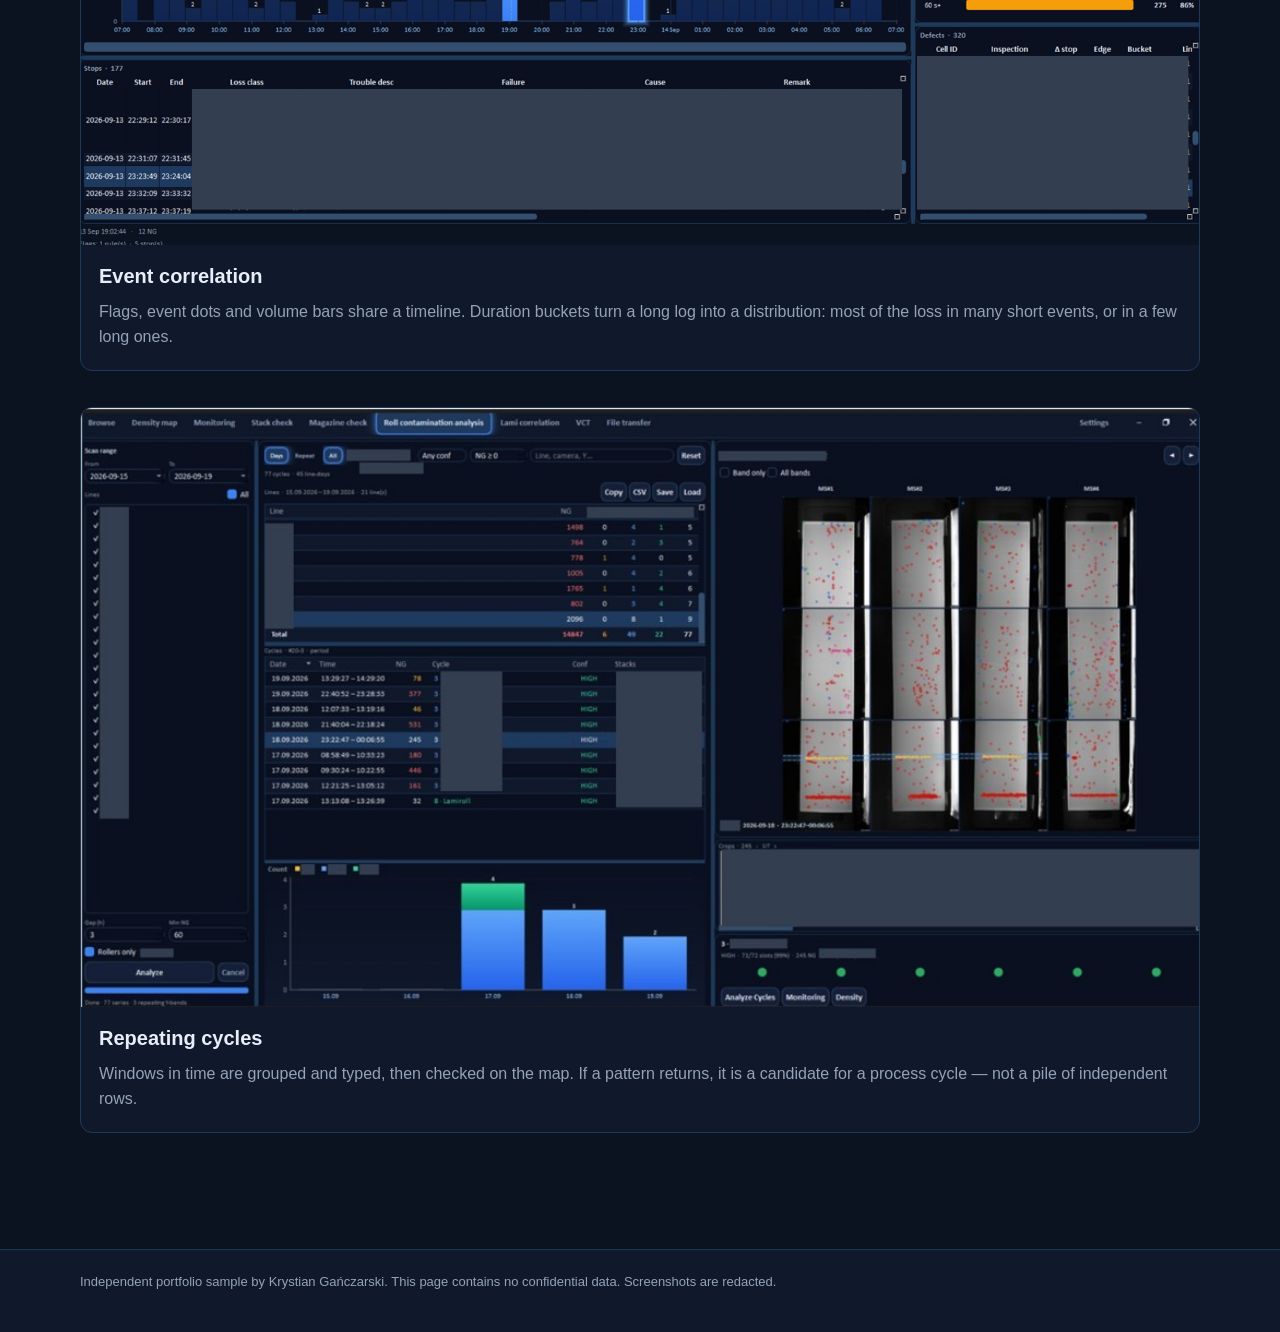
==== commit adcf8421: "Bust cache by serving the corrected cycle screenshot under a new filename." ====
--- a/index.html
+++ b/index.html
@@ -145,7 +145,7 @@
 
       <article class="feature" id="cycles">
         <img
-          src="assets/red5.png"
+          src="assets/cycles.jpg?v=2"
           alt="Cycle analysis with a table, daily bars and spatial confirmation. Identifiers redacted."
           width="1905"
           height="1015"
